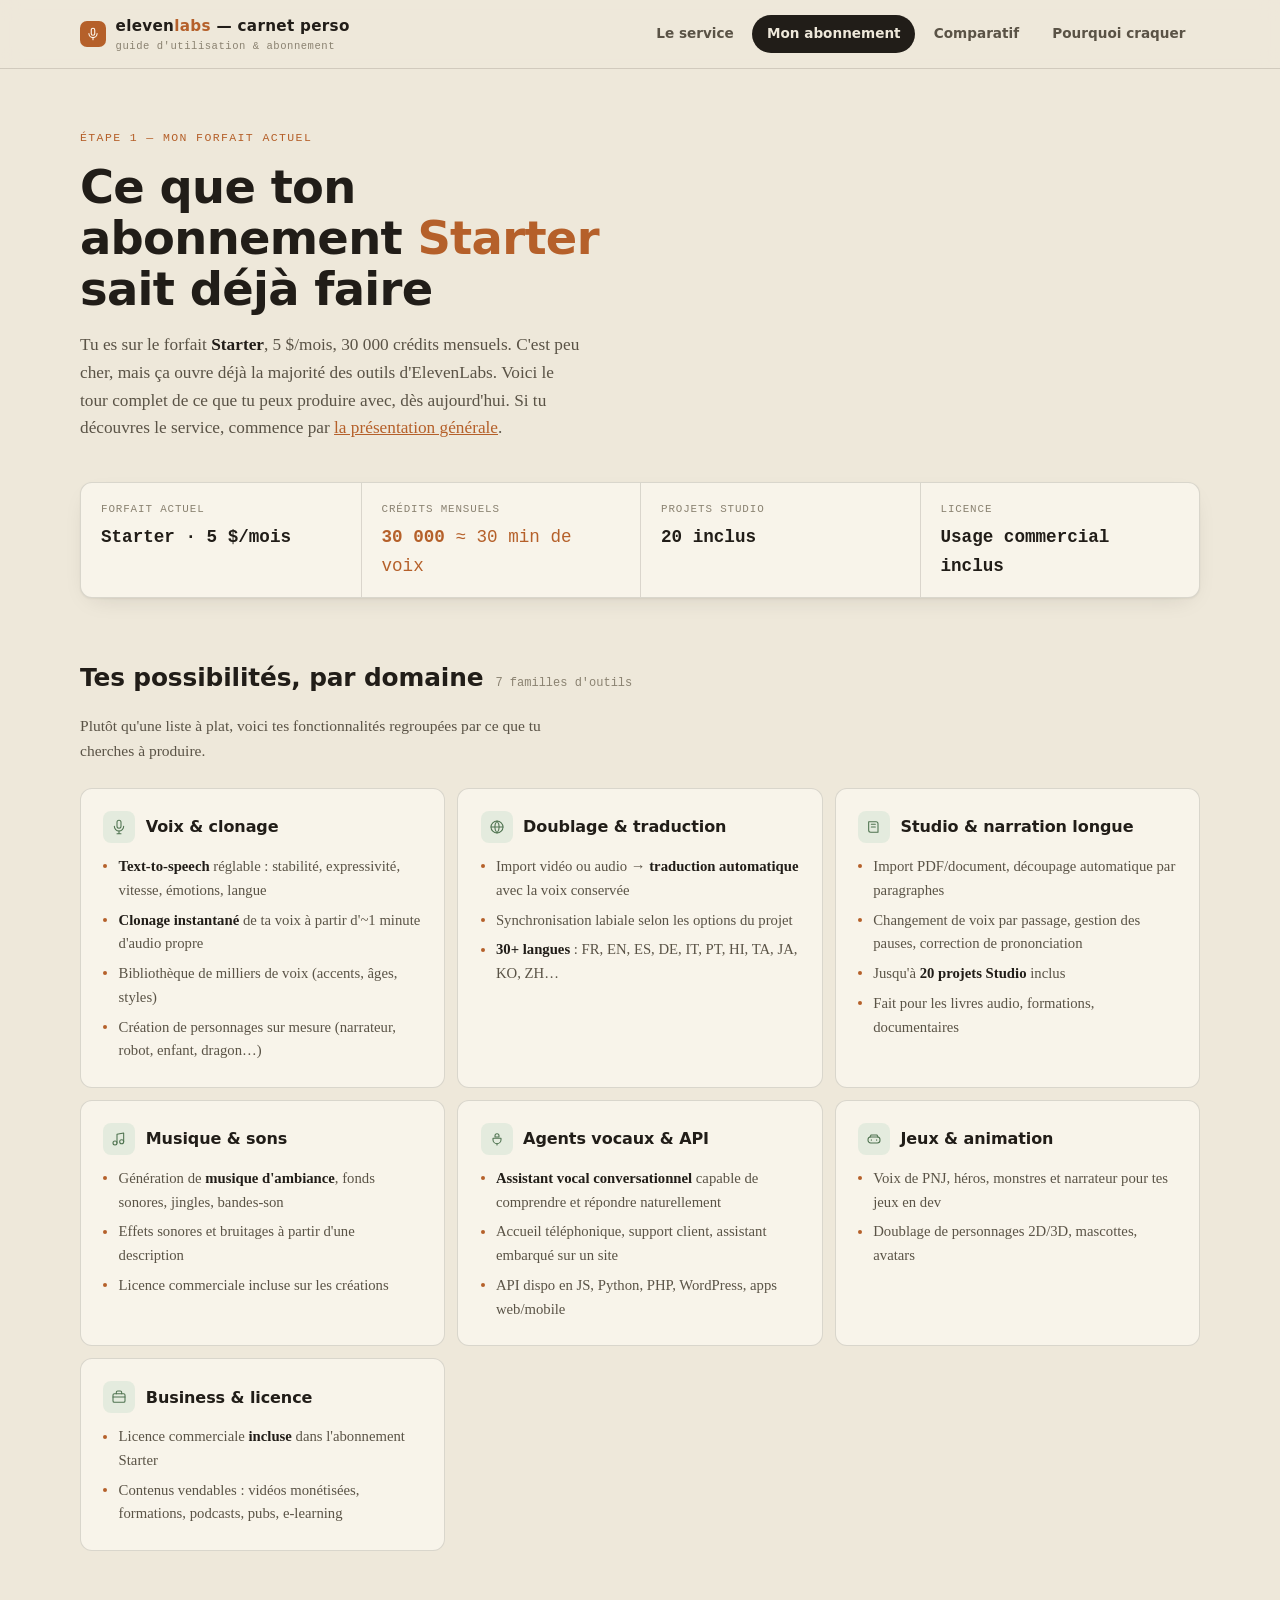
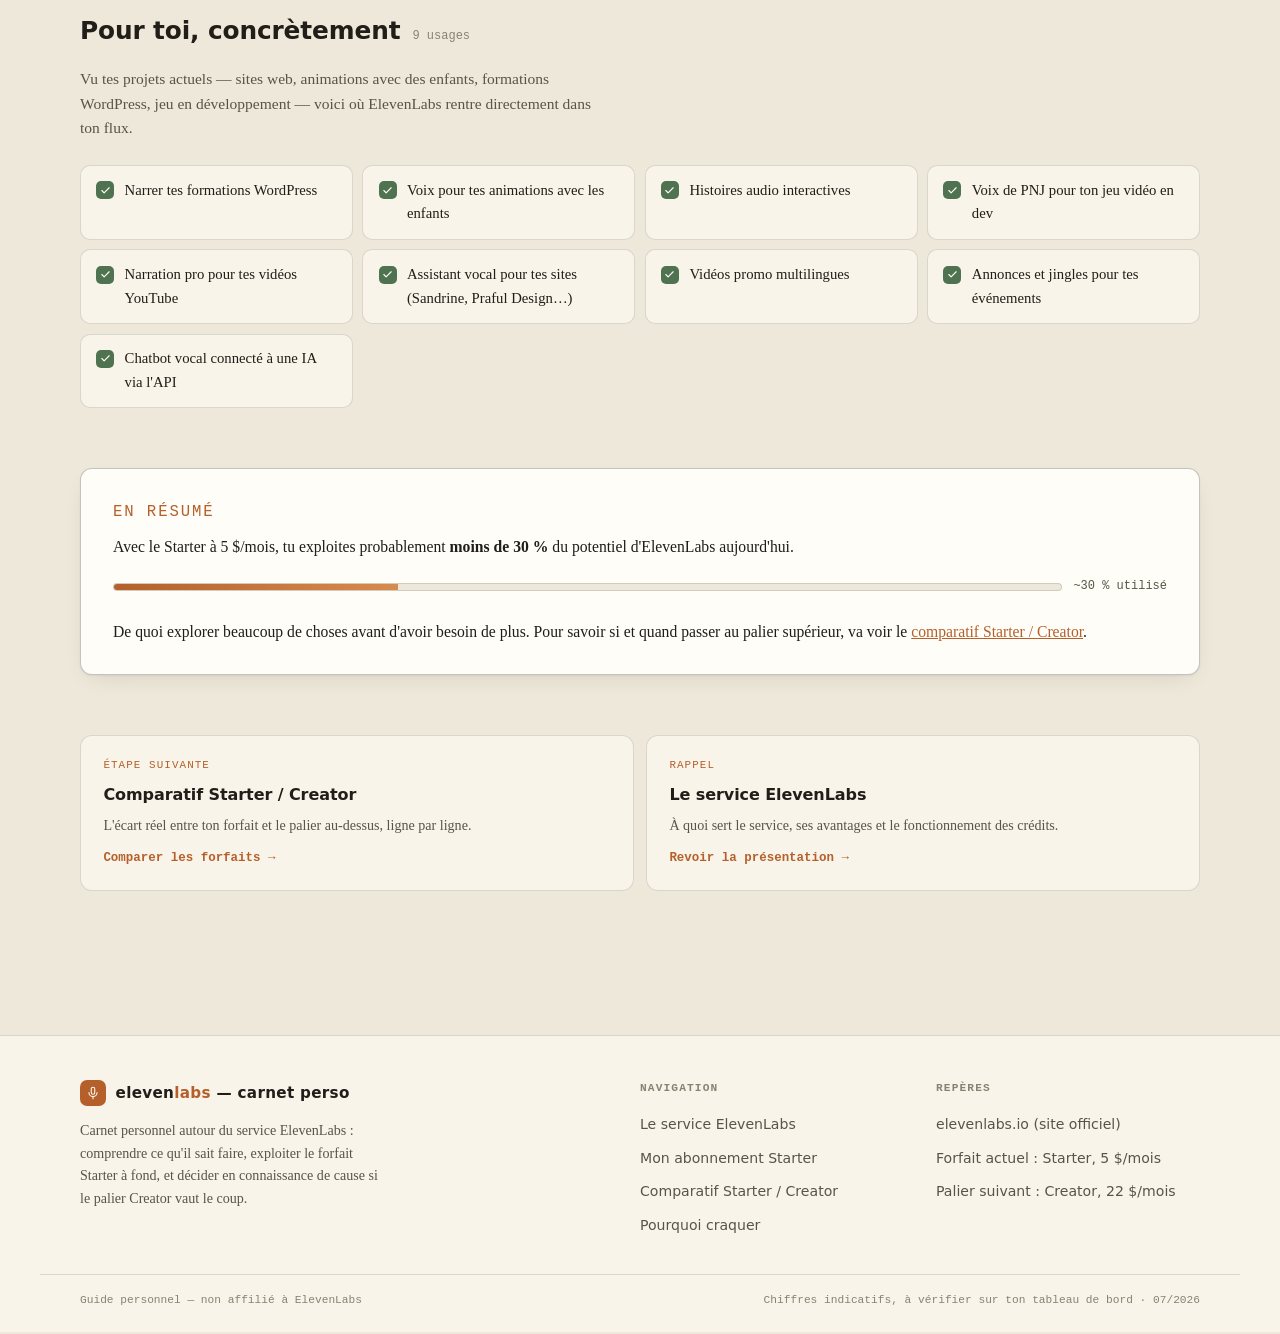
==== abonnement.html @ 895475f7 "Redesign complet du site : header sticky, footer, accueil expliquant le service - Nouveau design sys" ====
<!doctype html>
<html lang="fr">
<head>
<meta charset="UTF-8" />
<meta name="viewport" content="width=device-width, initial-scale=1.0" />
<title>Mon abonnement Starter — Carnet perso ElevenLabs</title>
<meta name="description" content="Tout ce que le forfait ElevenLabs Starter à 5 $/mois permet déjà de faire, domaine par domaine." />
<link rel="stylesheet" href="styles.css" />
</head>
<body>

<header class="site-header">
  <div class="wrap bar">
    <a class="brand" href="index.html">
      <span class="mark"><svg viewBox="0 0 24 24" fill="none" stroke="currentColor" stroke-width="1.8" stroke-linecap="round" stroke-linejoin="round" aria-hidden="true"><rect x="9" y="2" width="6" height="12" rx="3"/><path d="M5 11a7 7 0 0 0 14 0"/><path d="M12 18v4"/></svg></span>
      <span>eleven<em>labs</em> — carnet perso<small>guide d'utilisation &amp; abonnement</small></span>
    </a>
    <nav class="site-nav" aria-label="Navigation principale">
      <a href="index.html">Le service</a>
      <a href="abonnement.html" aria-current="page">Mon abonnement</a>
      <a href="comparatif.html">Comparatif</a>
      <a href="craquer.html">Pourquoi craquer</a>
    </nav>
  </div>
</header>

<main class="wrap">

  <div class="hero">
    <p class="eyebrow">Étape 1 — mon forfait actuel</p>
    <h1>Ce que ton abonnement <span class="accent">Starter</span> sait déjà faire</h1>
    <p class="lede">Tu es sur le forfait <b>Starter</b>, 5&nbsp;$/mois, 30&nbsp;000 crédits mensuels. C'est peu cher, mais ça ouvre déjà la majorité des outils d'ElevenLabs. Voici le tour complet de ce que tu peux produire avec, dès aujourd'hui. Si tu découvres le service, commence par <a href="index.html">la présentation générale</a>.</p>
  </div>

  <div class="stat-strip">
      <div class="stat-cell">
        <div class="label">Forfait actuel</div>
        <div class="value">Starter · 5&nbsp;$/mois</div>
      </div>
      <div class="stat-cell">
        <div class="label">Crédits mensuels</div>
        <div class="value accent">30&nbsp;000 <span style="font-weight:400">≈ 30 min de voix</span></div>
      </div>
      <div class="stat-cell">
        <div class="label">Projets Studio</div>
        <div class="value">20 inclus</div>
      </div>
      <div class="stat-cell">
        <div class="label">Licence</div>
        <div class="value">Usage commercial inclus</div>
      </div>
  </div>

  <section>
    <div class="section-head">
      <h2>Tes possibilités, par domaine</h2>
      <span class="section-count">7 familles d'outils</span>
    </div>
    <p class="section-note">Plutôt qu'une liste à plat, voici tes fonctionnalités regroupées par ce que tu cherches à produire.</p>

    <div class="grid">

      <div class="card">
        <div class="card-head">
          <span class="icon"><svg viewBox="0 0 24 24" fill="none" stroke="currentColor" stroke-width="1.6" stroke-linecap="round" stroke-linejoin="round" aria-hidden="true"><rect x="9" y="2" width="6" height="12" rx="3"/><path d="M5 11a7 7 0 0 0 14 0"/><path d="M12 18v4M9 22h6"/></svg></span>
          <h3>Voix &amp; clonage</h3>
        </div>
        <ul>
          <li><b>Text-to-speech</b> réglable&nbsp;: stabilité, expressivité, vitesse, émotions, langue</li>
          <li><b>Clonage instantané</b> de ta voix à partir d'~1 minute d'audio propre</li>
          <li>Bibliothèque de milliers de voix (accents, âges, styles)</li>
          <li>Création de personnages sur mesure (narrateur, robot, enfant, dragon…)</li>
        </ul>
      </div>

      <div class="card">
        <div class="card-head">
          <span class="icon"><svg viewBox="0 0 24 24" fill="none" stroke="currentColor" stroke-width="1.6" stroke-linecap="round" stroke-linejoin="round" aria-hidden="true"><circle cx="12" cy="12" r="9"/><path d="M3 12h18M12 3a14 14 0 0 1 0 18a14 14 0 0 1 0-18Z"/></svg></span>
          <h3>Doublage &amp; traduction</h3>
        </div>
        <ul>
          <li>Import vidéo ou audio → <b>traduction automatique</b> avec la voix conservée</li>
          <li>Synchronisation labiale selon les options du projet</li>
          <li><b>30+ langues</b>&nbsp;: FR, EN, ES, DE, IT, PT, HI, TA, JA, KO, ZH…</li>
        </ul>
      </div>

      <div class="card">
        <div class="card-head">
          <span class="icon"><svg viewBox="0 0 24 24" fill="none" stroke="currentColor" stroke-width="1.6" stroke-linecap="round" stroke-linejoin="round" aria-hidden="true"><path d="M4 4h11a3 3 0 0 1 3 3v13H7a3 3 0 0 1-3-3V4Z"/><path d="M8 8h6M8 12h6"/></svg></span>
          <h3>Studio &amp; narration longue</h3>
        </div>
        <ul>
          <li>Import PDF/document, découpage automatique par paragraphes</li>
          <li>Changement de voix par passage, gestion des pauses, correction de prononciation</li>
          <li>Jusqu'à <b>20 projets Studio</b> inclus</li>
          <li>Fait pour les livres audio, formations, documentaires</li>
        </ul>
      </div>

      <div class="card">
        <div class="card-head">
          <span class="icon"><svg viewBox="0 0 24 24" fill="none" stroke="currentColor" stroke-width="1.6" stroke-linecap="round" stroke-linejoin="round" aria-hidden="true"><path d="M9 18V5l10-2v13"/><circle cx="6" cy="18" r="3"/><circle cx="16" cy="16" r="3"/></svg></span>
          <h3>Musique &amp; sons</h3>
        </div>
        <ul>
          <li>Génération de <b>musique d'ambiance</b>, fonds sonores, jingles, bandes-son</li>
          <li>Effets sonores et bruitages à partir d'une description</li>
          <li>Licence commerciale incluse sur les créations</li>
        </ul>
      </div>

      <div class="card">
        <div class="card-head">
          <span class="icon"><svg viewBox="0 0 24 24" fill="none" stroke="currentColor" stroke-width="1.6" stroke-linecap="round" stroke-linejoin="round" aria-hidden="true"><path d="M9 7a3 3 0 1 1 6 0v2H9V7Z"/><path d="M6 13v-2h12v2a6 6 0 0 1-12 0Z"/><path d="M12 19v2"/></svg></span>
          <h3>Agents vocaux &amp; API</h3>
        </div>
        <ul>
          <li><b>Assistant vocal conversationnel</b> capable de comprendre et répondre naturellement</li>
          <li>Accueil téléphonique, support client, assistant embarqué sur un site</li>
          <li>API dispo en JS, Python, PHP, WordPress, apps web/mobile</li>
        </ul>
      </div>

      <div class="card">
        <div class="card-head">
          <span class="icon"><svg viewBox="0 0 24 24" fill="none" stroke="currentColor" stroke-width="1.6" stroke-linecap="round" stroke-linejoin="round" aria-hidden="true"><rect x="3" y="9" width="18" height="9" rx="4"/><path d="M8 13v1M16 13v1M6 9l1.5-3h9L18 9"/></svg></span>
          <h3>Jeux &amp; animation</h3>
        </div>
        <ul>
          <li>Voix de PNJ, héros, monstres et narrateur pour tes jeux en dev</li>
          <li>Doublage de personnages 2D/3D, mascottes, avatars</li>
        </ul>
      </div>

      <div class="card">
        <div class="card-head">
          <span class="icon"><svg viewBox="0 0 24 24" fill="none" stroke="currentColor" stroke-width="1.6" stroke-linecap="round" stroke-linejoin="round" aria-hidden="true"><rect x="3" y="7" width="18" height="13" rx="2"/><path d="M8 7V5a2 2 0 0 1 2-2h4a2 2 0 0 1 2 2v2M3 12h18"/></svg></span>
          <h3>Business &amp; licence</h3>
        </div>
        <ul>
          <li>Licence commerciale <b>incluse</b> dans l'abonnement Starter</li>
          <li>Contenus vendables&nbsp;: vidéos monétisées, formations, podcasts, pubs, e-learning</li>
        </ul>
      </div>

    </div>
  </section>

  <section>
    <div class="section-head">
      <h2>Pour toi, concrètement</h2>
      <span class="section-count">9 usages</span>
    </div>
    <p class="section-note">Vu tes projets actuels — sites web, animations avec des enfants, formations WordPress, jeu en développement — voici où ElevenLabs rentre directement dans ton flux.</p>

    <div class="checklist">
      <div class="check-item"><span class="check-mark"><svg viewBox="0 0 24 24" fill="none" stroke="currentColor" stroke-width="2.4" stroke-linecap="round" stroke-linejoin="round" aria-hidden="true"><path d="M4 12l5 5L20 6"/></svg></span>Narrer tes formations WordPress</div>
      <div class="check-item"><span class="check-mark"><svg viewBox="0 0 24 24" fill="none" stroke="currentColor" stroke-width="2.4" stroke-linecap="round" stroke-linejoin="round" aria-hidden="true"><path d="M4 12l5 5L20 6"/></svg></span>Voix pour tes animations avec les enfants</div>
      <div class="check-item"><span class="check-mark"><svg viewBox="0 0 24 24" fill="none" stroke="currentColor" stroke-width="2.4" stroke-linecap="round" stroke-linejoin="round" aria-hidden="true"><path d="M4 12l5 5L20 6"/></svg></span>Histoires audio interactives</div>
      <div class="check-item"><span class="check-mark"><svg viewBox="0 0 24 24" fill="none" stroke="currentColor" stroke-width="2.4" stroke-linecap="round" stroke-linejoin="round" aria-hidden="true"><path d="M4 12l5 5L20 6"/></svg></span>Voix de PNJ pour ton jeu vidéo en dev</div>
      <div class="check-item"><span class="check-mark"><svg viewBox="0 0 24 24" fill="none" stroke="currentColor" stroke-width="2.4" stroke-linecap="round" stroke-linejoin="round" aria-hidden="true"><path d="M4 12l5 5L20 6"/></svg></span>Narration pro pour tes vidéos YouTube</div>
      <div class="check-item"><span class="check-mark"><svg viewBox="0 0 24 24" fill="none" stroke="currentColor" stroke-width="2.4" stroke-linecap="round" stroke-linejoin="round" aria-hidden="true"><path d="M4 12l5 5L20 6"/></svg></span>Assistant vocal pour tes sites (Sandrine, Praful Design…)</div>
      <div class="check-item"><span class="check-mark"><svg viewBox="0 0 24 24" fill="none" stroke="currentColor" stroke-width="2.4" stroke-linecap="round" stroke-linejoin="round" aria-hidden="true"><path d="M4 12l5 5L20 6"/></svg></span>Vidéos promo multilingues</div>
      <div class="check-item"><span class="check-mark"><svg viewBox="0 0 24 24" fill="none" stroke="currentColor" stroke-width="2.4" stroke-linecap="round" stroke-linejoin="round" aria-hidden="true"><path d="M4 12l5 5L20 6"/></svg></span>Annonces et jingles pour tes événements</div>
      <div class="check-item"><span class="check-mark"><svg viewBox="0 0 24 24" fill="none" stroke="currentColor" stroke-width="2.4" stroke-linecap="round" stroke-linejoin="round" aria-hidden="true"><path d="M4 12l5 5L20 6"/></svg></span>Chatbot vocal connecté à une IA via l'API</div>
    </div>
  </section>

  <div class="panel">
    <p class="eyebrow">En résumé</p>
    <p>Avec le Starter à 5&nbsp;$/mois, tu exploites probablement <b>moins de 30&nbsp;%</b> du potentiel d'ElevenLabs aujourd'hui.</p>
    <div class="meter">
      <div class="meter-track"><div class="meter-fill" style="width:30%"></div></div>
      <span class="meter-text">~30 % utilisé</span>
    </div>
    <p>De quoi explorer beaucoup de choses avant d'avoir besoin de plus. Pour savoir si et quand passer au palier supérieur, va voir le <a href="comparatif.html">comparatif Starter / Creator</a>.</p>
  </div>

  <section>
    <div class="cta-row">
      <a class="cta-card" href="comparatif.html">
        <div class="cta-kicker">Étape suivante</div>
        <h3>Comparatif Starter / Creator</h3>
        <p>L'écart réel entre ton forfait et le palier au-dessus, ligne par ligne.</p>
        <span class="cta-go">Comparer les forfaits →</span>
      </a>
      <a class="cta-card" href="index.html">
        <div class="cta-kicker">Rappel</div>
        <h3>Le service ElevenLabs</h3>
        <p>À quoi sert le service, ses avantages et le fonctionnement des crédits.</p>
        <span class="cta-go">Revoir la présentation →</span>
      </a>
    </div>
  </section>

</main>

<footer class="site-footer">
  <div class="wrap cols">
    <div>
      <a class="brand" href="index.html">
        <span class="mark"><svg viewBox="0 0 24 24" fill="none" stroke="currentColor" stroke-width="1.8" stroke-linecap="round" stroke-linejoin="round" aria-hidden="true"><rect x="9" y="2" width="6" height="12" rx="3"/><path d="M5 11a7 7 0 0 0 14 0"/><path d="M12 18v4"/></svg></span>
        <span>eleven<em>labs</em> — carnet perso</span>
      </a>
      <p>Carnet personnel autour du service ElevenLabs&nbsp;: comprendre ce qu'il sait faire, exploiter le forfait Starter à fond, et décider en connaissance de cause si le palier Creator vaut le coup.</p>
    </div>
    <div>
      <h4>Navigation</h4>
      <ul>
        <li><a href="index.html">Le service ElevenLabs</a></li>
        <li><a href="abonnement.html">Mon abonnement Starter</a></li>
        <li><a href="comparatif.html">Comparatif Starter / Creator</a></li>
        <li><a href="craquer.html">Pourquoi craquer</a></li>
      </ul>
    </div>
    <div>
      <h4>Repères</h4>
      <ul>
        <li><a href="https://elevenlabs.io" rel="noopener">elevenlabs.io (site officiel)</a></li>
        <li><a href="abonnement.html">Forfait actuel&nbsp;: Starter, 5&nbsp;$/mois</a></li>
        <li><a href="comparatif.html">Palier suivant&nbsp;: Creator, 22&nbsp;$/mois</a></li>
      </ul>
    </div>
  </div>
  <div class="wrap legal">
    <span>Guide personnel — non affilié à ElevenLabs</span>
    <span>Chiffres indicatifs, à vérifier sur ton tableau de bord · 07/2026</span>
  </div>
</footer>

</body>
</html>
---- styles.css ----
/* =========================================================
   Design system — carnet perso ElevenLabs
   Partagé par toutes les pages du site.
   ========================================================= */

:root {
  --bg: #EEE8DA;
  --surface: #F8F4EA;
  --surface-raised: #FFFDF7;
  --ink: #211D18;
  --ink-soft: #5A5346;
  --ink-faint: #8A8271;
  --copper: #B5602A;
  --copper-bright: #D98A4E;
  --copper-soft: rgba(181, 96, 42, 0.10);
  --signal: #4F7350;
  --signal-soft: #E4EBDE;
  --line: rgba(33, 29, 24, 0.14);
  --line-strong: rgba(33, 29, 24, 0.26);
  --shadow: 0 1px 2px rgba(33,29,24,0.06), 0 8px 24px -12px rgba(33,29,24,0.18);
  --header-bg: rgba(238, 232, 218, 0.88);

  --font-display: ui-sans-serif, system-ui, "Segoe UI", Roboto, Arial, sans-serif;
  --font-body: ui-serif, Georgia, "Iowan Old Style", "Times New Roman", serif;
  --font-mono: ui-monospace, "SF Mono", "Cascadia Code", "Roboto Mono", Menlo, Consolas, monospace;
}

@media (prefers-color-scheme: dark) {
  :root {
    --bg: #17140F;
    --surface: #201B14;
    --surface-raised: #262019;
    --ink: #F3EEE2;
    --ink-soft: #BDB39D;
    --ink-faint: #837A67;
    --copper: #E08B4F;
    --copper-bright: #F2A968;
    --copper-soft: rgba(224, 139, 79, 0.12);
    --signal: #8FB08D;
    --signal-soft: #26301F;
    --line: rgba(243, 238, 226, 0.14);
    --line-strong: rgba(243, 238, 226, 0.26);
    --shadow: 0 1px 2px rgba(0,0,0,0.3), 0 8px 24px -12px rgba(0,0,0,0.5);
    --header-bg: rgba(23, 20, 15, 0.88);
  }
}

:root[data-theme="dark"] {
  --bg: #17140F;
  --surface: #201B14;
  --surface-raised: #262019;
  --ink: #F3EEE2;
  --ink-soft: #BDB39D;
  --ink-faint: #837A67;
  --copper: #E08B4F;
  --copper-bright: #F2A968;
  --copper-soft: rgba(224, 139, 79, 0.12);
  --signal: #8FB08D;
  --signal-soft: #26301F;
  --line: rgba(243, 238, 226, 0.14);
  --line-strong: rgba(243, 238, 226, 0.26);
  --shadow: 0 1px 2px rgba(0,0,0,0.3), 0 8px 24px -12px rgba(0,0,0,0.5);
  --header-bg: rgba(23, 20, 15, 0.88);
}

:root[data-theme="light"] {
  --bg: #EEE8DA;
  --surface: #F8F4EA;
  --surface-raised: #FFFDF7;
  --ink: #211D18;
  --ink-soft: #5A5346;
  --ink-faint: #8A8271;
  --copper: #B5602A;
  --copper-bright: #D98A4E;
  --copper-soft: rgba(181, 96, 42, 0.10);
  --signal: #4F7350;
  --signal-soft: #E4EBDE;
  --line: rgba(33, 29, 24, 0.14);
  --line-strong: rgba(33, 29, 24, 0.26);
  --shadow: 0 1px 2px rgba(33,29,24,0.06), 0 8px 24px -12px rgba(33,29,24,0.18);
  --header-bg: rgba(238, 232, 218, 0.88);
}

/* ---------- Base ---------- */

* { box-sizing: border-box; }
html { -webkit-text-size-adjust: 100%; scroll-behavior: smooth; }

@media (prefers-reduced-motion: reduce) {
  html { scroll-behavior: auto; }
  *, *::before, *::after {
    animation-duration: 0.001ms !important;
    animation-iteration-count: 1 !important;
    transition-duration: 0.001ms !important;
  }
}

body {
  margin: 0;
  background: var(--bg);
  color: var(--ink);
  font-family: var(--font-body);
  line-height: 1.6;
  -webkit-font-smoothing: antialiased;
}

::selection { background: var(--copper); color: var(--surface-raised); }

a { color: var(--copper); }
a:focus-visible, button:focus-visible { outline: 2px solid var(--copper); outline-offset: 3px; }

img, svg { max-width: 100%; }

.wrap {
  width: 100%;
  max-width: 1200px;
  margin: 0 auto;
  padding: 0 clamp(1.25rem, 4vw, 2.5rem);
}

main.wrap { padding-top: 2.75rem; padding-bottom: 5rem; }

/* ---------- Header + menu ---------- */

.site-header {
  position: sticky;
  top: 0;
  z-index: 20;
  background: var(--header-bg);
  backdrop-filter: blur(10px);
  -webkit-backdrop-filter: blur(10px);
  border-bottom: 1px solid var(--line);
}

.site-header .bar {
  display: flex;
  align-items: center;
  justify-content: space-between;
  gap: 1rem;
  flex-wrap: wrap;
  padding-top: 0.85rem;
  padding-bottom: 0.85rem;
}

.brand {
  font-family: var(--font-display);
  font-weight: 800;
  font-size: 0.95rem;
  letter-spacing: 0.02em;
  color: var(--ink);
  text-decoration: none;
  display: flex;
  align-items: center;
  gap: 0.6rem;
}
.brand .mark {
  width: 26px;
  height: 26px;
  flex: none;
  border-radius: 7px;
  background: var(--copper);
  color: var(--surface-raised);
  display: flex;
  align-items: center;
  justify-content: center;
}
.brand .mark svg { width: 14px; height: 14px; }
.brand em { font-style: normal; color: var(--copper); }
.brand small {
  display: block;
  font-family: var(--font-mono);
  font-weight: 400;
  font-size: 0.66rem;
  color: var(--ink-faint);
  letter-spacing: 0.05em;
}

.site-nav {
  display: flex;
  align-items: center;
  gap: 0.25rem;
  flex-wrap: wrap;
}
.site-nav a {
  font-family: var(--font-display);
  font-weight: 600;
  font-size: 0.85rem;
  text-decoration: none;
  color: var(--ink-soft);
  padding: 0.45rem 0.85rem;
  border-radius: 100px;
  border: 1px solid transparent;
  transition: color 0.15s ease, background 0.15s ease;
}
.site-nav a:hover { color: var(--ink); background: var(--copper-soft); }
.site-nav a[aria-current="page"] {
  background: var(--ink);
  color: var(--bg);
}

@media (max-width: 720px) {
  .site-header .bar { justify-content: center; }
  .site-nav { justify-content: center; }
  .site-nav a { font-size: 0.8rem; padding: 0.4rem 0.7rem; }
}

/* ---------- Typo & hero ---------- */

.eyebrow {
  font-family: var(--font-mono);
  font-size: 0.72rem;
  text-transform: uppercase;
  letter-spacing: 0.12em;
  color: var(--copper);
  margin: 0 0 0.9rem;
}

h1 {
  font-family: var(--font-display);
  font-weight: 800;
  font-size: clamp(2rem, 5vw, 2.9rem);
  line-height: 1.1;
  letter-spacing: -0.015em;
  margin: 0 0 1rem;
  text-wrap: balance;
}
h1 .accent { color: var(--copper); }

h2 {
  font-family: var(--font-display);
  font-weight: 800;
  font-size: clamp(1.3rem, 3vw, 1.55rem);
  letter-spacing: -0.005em;
  margin: 0 0 0.5rem;
}

h3 {
  font-family: var(--font-display);
  font-weight: 700;
  font-size: 1rem;
  margin: 0;
  letter-spacing: -0.005em;
}

.hero { max-width: 72ch; padding: 1rem 0 0.5rem; }
.lede {
  font-size: 1.08rem;
  color: var(--ink-soft);
  max-width: 58ch;
  margin: 0;
}
.lede b { color: var(--ink); }

section { margin-top: 3.75rem; }

.section-head {
  display: flex;
  align-items: baseline;
  gap: 0.75rem;
  flex-wrap: wrap;
  margin-bottom: 0.5rem;
}
.section-count {
  font-family: var(--font-mono);
  font-size: 0.75rem;
  color: var(--ink-faint);
}
.section-note {
  color: var(--ink-soft);
  font-size: 0.97rem;
  margin: 0 0 1.5rem;
  max-width: 66ch;
}

/* ---------- Stat strip ---------- */

.stat-strip {
  display: grid;
  grid-template-columns: repeat(auto-fit, minmax(180px, 1fr));
  border: 1px solid var(--line);
  border-radius: 12px;
  overflow: hidden;
  background: var(--surface);
  box-shadow: var(--shadow);
  margin-top: 2rem;
}
.stat-cell {
  padding: 1.1rem 1.25rem;
  border-left: 1px solid var(--line);
}
.stat-cell:first-child { border-left: none; }
@media (max-width: 640px) {
  .stat-cell { border-left: none; border-top: 1px solid var(--line); }
  .stat-cell:first-child { border-top: none; }
}
.stat-cell .label {
  font-family: var(--font-mono);
  font-size: 0.68rem;
  text-transform: uppercase;
  letter-spacing: 0.08em;
  color: var(--ink-faint);
  margin-bottom: 0.35rem;
}
.stat-cell .value {
  font-family: var(--font-mono);
  font-weight: 600;
  font-size: 1.1rem;
  font-variant-numeric: tabular-nums;
  color: var(--ink);
}
.stat-cell .value.accent { color: var(--copper); }

/* ---------- Card grid ---------- */

.grid {
  display: grid;
  grid-template-columns: repeat(auto-fit, minmax(290px, 1fr));
  gap: 0.75rem;
}

.card {
  background: var(--surface);
  border: 1px solid var(--line);
  border-radius: 12px;
  padding: 1.4rem 1.4rem 1.5rem;
}

.card-head {
  display: flex;
  align-items: center;
  gap: 0.65rem;
  margin-bottom: 0.75rem;
}

.icon {
  width: 32px;
  height: 32px;
  flex: none;
  border-radius: 8px;
  background: var(--signal-soft);
  color: var(--signal);
  display: flex;
  align-items: center;
  justify-content: center;
}
.icon svg { width: 16px; height: 16px; }
.icon.copper { background: var(--copper-soft); color: var(--copper); }

.card p { margin: 0; font-size: 0.93rem; color: var(--ink-soft); }
.card p b { color: var(--ink); }

.card ul {
  margin: 0;
  padding: 0;
  list-style: none;
  display: flex;
  flex-direction: column;
  gap: 0.4rem;
}
.card li {
  font-size: 0.92rem;
  color: var(--ink-soft);
  padding-left: 0.95rem;
  position: relative;
}
.card li::before {
  content: "";
  position: absolute;
  left: 0;
  top: 0.62em;
  width: 4px;
  height: 4px;
  border-radius: 50%;
  background: var(--copper);
}
.card li b { color: var(--ink); font-weight: 600; }

/* ---------- Checklist ---------- */

.checklist {
  display: grid;
  grid-template-columns: repeat(auto-fit, minmax(250px, 1fr));
  gap: 0.6rem;
}
.check-item {
  display: flex;
  align-items: flex-start;
  gap: 0.65rem;
  padding: 0.8rem 0.95rem;
  background: var(--surface);
  border: 1px solid var(--line);
  border-radius: 10px;
  font-size: 0.92rem;
}
.check-mark {
  flex: none;
  width: 18px;
  height: 18px;
  border-radius: 5px;
  background: var(--signal);
  color: var(--surface-raised);
  display: flex;
  align-items: center;
  justify-content: center;
  margin-top: 0.15rem;
}
.check-mark svg { width: 11px; height: 11px; }

/* ---------- Numbered steps (comment ça marche) ---------- */

.steps {
  display: grid;
  grid-template-columns: repeat(auto-fit, minmax(240px, 1fr));
  gap: 0.75rem;
  counter-reset: step;
}
.step {
  background: var(--surface);
  border: 1px solid var(--line);
  border-radius: 12px;
  padding: 1.4rem;
  counter-increment: step;
}
.step::before {
  content: "0" counter(step);
  display: block;
  font-family: var(--font-mono);
  font-size: 0.75rem;
  font-weight: 700;
  color: var(--copper);
  margin-bottom: 0.6rem;
  letter-spacing: 0.08em;
}
.step h3 { margin-bottom: 0.45rem; }
.step p { margin: 0; font-size: 0.92rem; color: var(--ink-soft); }
.step p b { color: var(--ink); }

/* ---------- Panel / verdict ---------- */

.panel {
  margin-top: 3.75rem;
  padding: 1.9rem clamp(1.25rem, 3vw, 2rem);
  border: 1px solid var(--line-strong);
  border-radius: 12px;
  background: var(--surface-raised);
  box-shadow: var(--shadow);
}
.panel .eyebrow { margin-bottom: 0.6rem; }
.panel p { margin: 0 0 0.9rem; font-size: 0.98rem; }
.panel p:last-child { margin-bottom: 0; }

.meter {
  display: flex;
  align-items: center;
  gap: 0.7rem;
  margin: 1.1rem 0 1.4rem;
}
.meter-track {
  flex: 1;
  height: 8px;
  background: var(--bg);
  border-radius: 4px;
  overflow: hidden;
  border: 1px solid var(--line);
}
.meter-fill {
  height: 100%;
  background: linear-gradient(90deg, var(--copper), var(--copper-bright));
}
.meter-text {
  font-family: var(--font-mono);
  font-size: 0.75rem;
  color: var(--ink-soft);
  white-space: nowrap;
}

/* ---------- Comparison bars ---------- */

.headroom-block {
  border: 1px solid var(--line);
  border-radius: 12px;
  background: var(--surface);
  box-shadow: var(--shadow);
  padding: 1.75rem clamp(1.25rem, 3vw, 2rem);
}
.headroom-block h2 { margin-bottom: 1.4rem; }

.bars { display: flex; flex-direction: column; gap: 1.1rem; }
.bar-set { display: flex; flex-direction: column; gap: 0.5rem; }
.bar-set-label {
  font-family: var(--font-mono);
  font-size: 0.75rem;
  color: var(--ink-faint);
  text-transform: uppercase;
  letter-spacing: 0.06em;
}
.bar-row { display: flex; align-items: center; gap: 1rem; }
.bar-tag { width: 80px; flex: none; font-family: var(--font-mono); font-size: 0.85rem; color: var(--ink-soft); }
.bar-track { flex: 1; height: 26px; background: var(--bg); border: 1px solid var(--line); border-radius: 6px; overflow: hidden; position: relative; }
.bar-fill { height: 100%; display: flex; align-items: center; border-radius: 5px 0 0 5px; }
.bar-fill.muted { background: var(--ink-faint); }
.bar-fill.full { background: var(--copper); }
.bar-value {
  font-family: var(--font-mono);
  font-size: 0.78rem;
  font-weight: 700;
  color: var(--surface-raised);
  padding-left: 0.6rem;
  white-space: nowrap;
}
.bar-value.outside {
  position: absolute;
  top: 50%;
  transform: translateY(-50%);
  color: var(--ink-soft);
  padding-left: 0.5rem;
}

/* ---------- Compare table ---------- */

.compare-scroll { overflow-x: auto; border: 1px solid var(--line); border-radius: 12px; box-shadow: var(--shadow); }

.compare-grid {
  display: grid;
  grid-template-columns: minmax(180px, 1fr) minmax(220px, 1.4fr) minmax(220px, 1.4fr);
  min-width: 680px;
  background: var(--line);
  gap: 1px;
}
.compare-grid > div {
  background: var(--surface);
  padding: 1rem 1.4rem;
  display: flex;
  flex-direction: column;
  justify-content: center;
}
.compare-grid .head { background: var(--surface-raised); padding: 1.1rem 1.4rem; }
.compare-grid .head .plan-name { font-family: var(--font-display); font-weight: 800; font-size: 1.05rem; }
.compare-grid .head .plan-price { font-family: var(--font-mono); font-size: 0.8rem; color: var(--ink-faint); margin-top: 0.2rem; }
.compare-grid .head.current .plan-name { color: var(--copper); }
.compare-grid .head.highlight { background: var(--signal-soft); }
.compare-grid .head.highlight .plan-name { color: var(--signal); }

.compare-grid .criterion { font-family: var(--font-mono); font-size: 0.82rem; color: var(--ink-soft); }
.compare-grid .val { font-size: 0.98rem; }
.compare-grid .val b { color: var(--ink); }
.compare-grid .val.win { color: var(--copper); font-weight: 700; }
.compare-grid .val .delta {
  display: inline-block;
  font-family: var(--font-mono);
  font-size: 0.72rem;
  color: var(--signal);
  background: var(--signal-soft);
  border-radius: 100px;
  padding: 0.1rem 0.5rem;
  margin-left: 0.5rem;
  vertical-align: middle;
}
.compare-grid > div:nth-child(6n+1),
.compare-grid > div:nth-child(6n+2),
.compare-grid > div:nth-child(6n+3) { background: var(--surface-raised); }

.disclaimer {
  font-family: var(--font-mono);
  font-size: 0.72rem;
  color: var(--ink-faint);
  margin-top: 1.25rem;
  line-height: 1.6;
  max-width: 80ch;
}

/* ---------- Two-column verdict ---------- */

.verdict-cols {
  display: grid;
  grid-template-columns: 1fr 1fr;
  gap: 1px;
  background: var(--line);
  border: 1px solid var(--line);
  border-radius: 12px;
  overflow: hidden;
  box-shadow: var(--shadow);
}
@media (max-width: 760px) { .verdict-cols { grid-template-columns: 1fr; } }

.verdict-col { background: var(--surface); padding: 1.75rem; }
.verdict-col.stay { border-top: 3px solid var(--ink-faint); }
.verdict-col.go { border-top: 3px solid var(--copper); background: var(--surface-raised); }
.verdict-col h3 { font-size: 1.05rem; margin-bottom: 0.9rem; }
.verdict-col.go h3 { color: var(--copper); }
.verdict-col ul { margin: 0; padding: 0; list-style: none; display: flex; flex-direction: column; gap: 0.55rem; }
.verdict-col li { font-size: 0.93rem; color: var(--ink-soft); padding-left: 0.95rem; position: relative; }
.verdict-col li::before {
  content: "";
  position: absolute;
  left: 0;
  top: 0.6em;
  width: 4px;
  height: 4px;
  border-radius: 50%;
}
.verdict-col.stay li::before { background: var(--ink-faint); }
.verdict-col.go li::before { background: var(--copper); }

/* ---------- Triggers (page craquer) ---------- */

.triggers {
  display: flex;
  flex-direction: column;
  gap: 1px;
  background: var(--line);
  border: 1px solid var(--line);
  border-radius: 12px;
  overflow: hidden;
}
.trigger {
  background: var(--surface);
  padding: 1.4rem 1.6rem;
  display: flex;
  gap: 1.1rem;
  align-items: flex-start;
}
.trigger-mark {
  flex: none;
  width: 8px;
  height: 8px;
  border-radius: 50%;
  background: var(--copper);
  margin-top: 0.55rem;
}
.trigger-body p.moment {
  margin: 0 0 0.4rem;
  font-family: var(--font-display);
  font-weight: 700;
  font-size: 1.02rem;
  color: var(--ink);
}
.trigger-body p.detail { margin: 0 0 0.6rem; color: var(--ink-soft); font-size: 0.93rem; }
.trigger-body .relief {
  display: inline-flex;
  align-items: center;
  gap: 0.4rem;
  font-family: var(--font-mono);
  font-size: 0.74rem;
  color: var(--copper);
  background: var(--copper-soft);
  border: 1px solid var(--line);
  border-radius: 100px;
  padding: 0.28rem 0.7rem;
}

/* ---------- Desire grid (page craquer) ---------- */

.desire-grid {
  display: grid;
  grid-template-columns: repeat(auto-fit, minmax(250px, 1fr));
  gap: 0.75rem;
}
.desire {
  background: var(--surface);
  border: 1px solid var(--line);
  border-radius: 12px;
  padding: 1.5rem;
}
.desire .stat {
  font-family: var(--font-mono);
  font-weight: 700;
  font-size: 1rem;
  color: var(--copper);
  margin-bottom: 0.5rem;
  font-variant-numeric: tabular-nums;
}
.desire p { margin: 0; font-size: 0.95rem; color: var(--ink); font-family: var(--font-display); font-weight: 600; }
.desire p.sub2 { margin-top: 0.35rem; font-family: var(--font-body); font-weight: 400; color: var(--ink-soft); font-size: 0.88rem; }

/* ---------- Math frame ---------- */

.math-frame {
  border: 1px solid var(--line-strong);
  border-radius: 12px;
  background: var(--surface-raised);
  box-shadow: var(--shadow);
  padding: 2rem clamp(1.25rem, 3vw, 2rem);
}
.math-row {
  display: flex;
  align-items: baseline;
  justify-content: space-between;
  gap: 1rem;
  padding: 0.7rem 0;
  border-bottom: 1px solid var(--line);
  font-family: var(--font-mono);
  font-size: 0.92rem;
  flex-wrap: wrap;
}
.math-row:last-of-type { border-bottom: none; }
.math-row .k { color: var(--ink-soft); }
.math-row .v { color: var(--ink); font-weight: 600; }
.math-row.total .v { color: var(--copper); font-size: 1.05rem; }
.math-frame p.note { margin: 1.4rem 0 0; font-size: 0.95rem; color: var(--ink-soft); }
.math-frame p.note b { color: var(--copper); }

/* ---------- CTA row (cartes vers les autres pages) ---------- */

.cta-row {
  display: grid;
  grid-template-columns: repeat(auto-fit, minmax(240px, 1fr));
  gap: 0.75rem;
}
.cta-card {
  display: block;
  text-decoration: none;
  background: var(--surface);
  border: 1px solid var(--line);
  border-radius: 12px;
  padding: 1.3rem 1.4rem;
  color: var(--ink);
  transition: border-color 0.15s ease, transform 0.15s ease, box-shadow 0.15s ease;
}
.cta-card:hover {
  border-color: var(--copper);
  transform: translateY(-2px);
  box-shadow: var(--shadow);
}
.cta-card .cta-kicker {
  font-family: var(--font-mono);
  font-size: 0.68rem;
  text-transform: uppercase;
  letter-spacing: 0.1em;
  color: var(--copper);
  margin-bottom: 0.5rem;
}
.cta-card h3 { margin-bottom: 0.35rem; }
.cta-card p { margin: 0; font-size: 0.88rem; color: var(--ink-soft); }
.cta-card .cta-go {
  display: inline-block;
  margin-top: 0.8rem;
  font-family: var(--font-mono);
  font-size: 0.78rem;
  color: var(--copper);
  font-weight: 700;
}

/* ---------- Footer ---------- */

.site-footer {
  margin-top: 4rem;
  border-top: 1px solid var(--line);
  background: var(--surface);
}
.site-footer .cols {
  display: grid;
  grid-template-columns: 2fr 1fr 1fr;
  gap: 2rem;
  padding-top: 2.75rem;
  padding-bottom: 2.25rem;
}
@media (max-width: 760px) {
  .site-footer .cols { grid-template-columns: 1fr; gap: 1.75rem; }
}
.site-footer h4 {
  font-family: var(--font-mono);
  font-size: 0.7rem;
  font-weight: 700;
  text-transform: uppercase;
  letter-spacing: 0.1em;
  color: var(--ink-faint);
  margin: 0 0 0.85rem;
}
.site-footer p {
  margin: 0;
  font-size: 0.88rem;
  color: var(--ink-soft);
  max-width: 44ch;
}
.site-footer ul { margin: 0; padding: 0; list-style: none; display: flex; flex-direction: column; gap: 0.5rem; }
.site-footer li a {
  font-family: var(--font-display);
  font-size: 0.88rem;
  text-decoration: none;
  color: var(--ink-soft);
}
.site-footer li a:hover { color: var(--copper); }
.site-footer .brand { margin-bottom: 0.85rem; }

.site-footer .legal {
  border-top: 1px solid var(--line);
  padding-top: 1.1rem;
  padding-bottom: 1.4rem;
  display: flex;
  justify-content: space-between;
  gap: 1rem;
  flex-wrap: wrap;
  font-family: var(--font-mono);
  font-size: 0.7rem;
  color: var(--ink-faint);
}
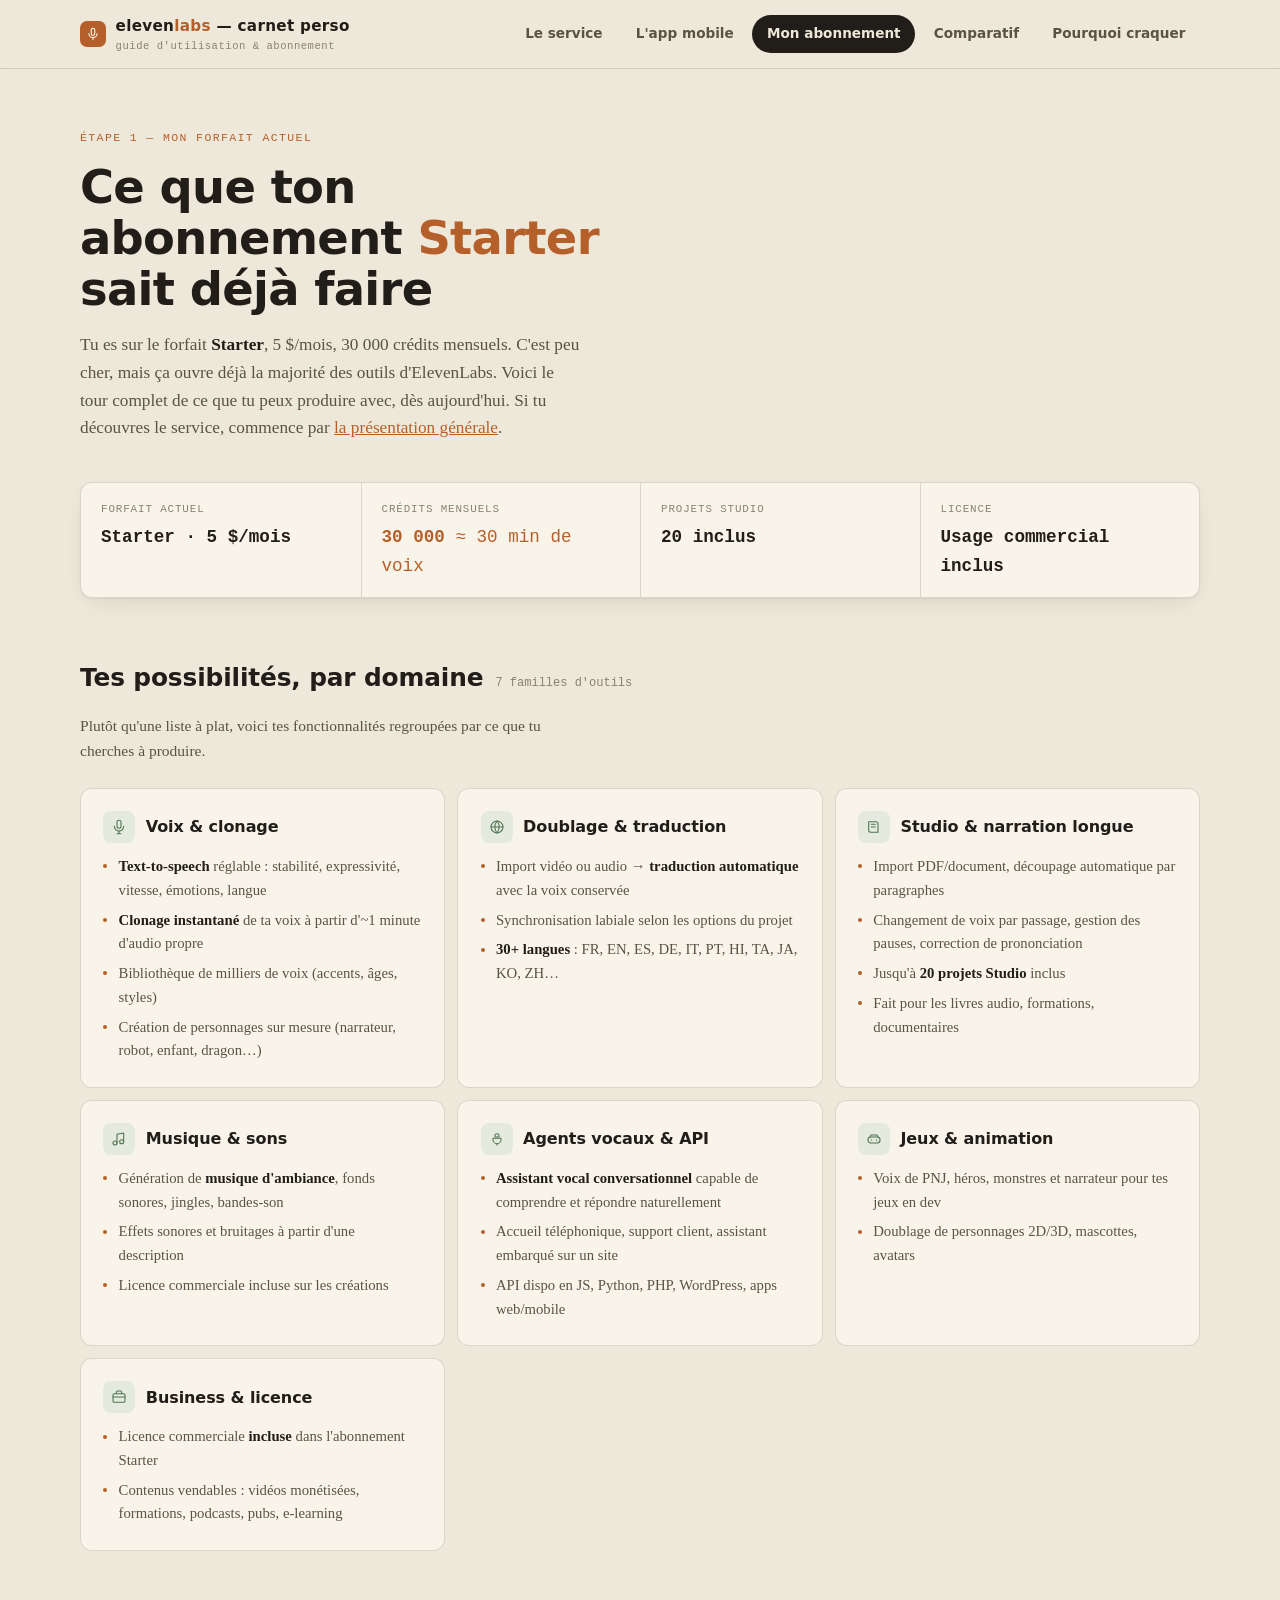
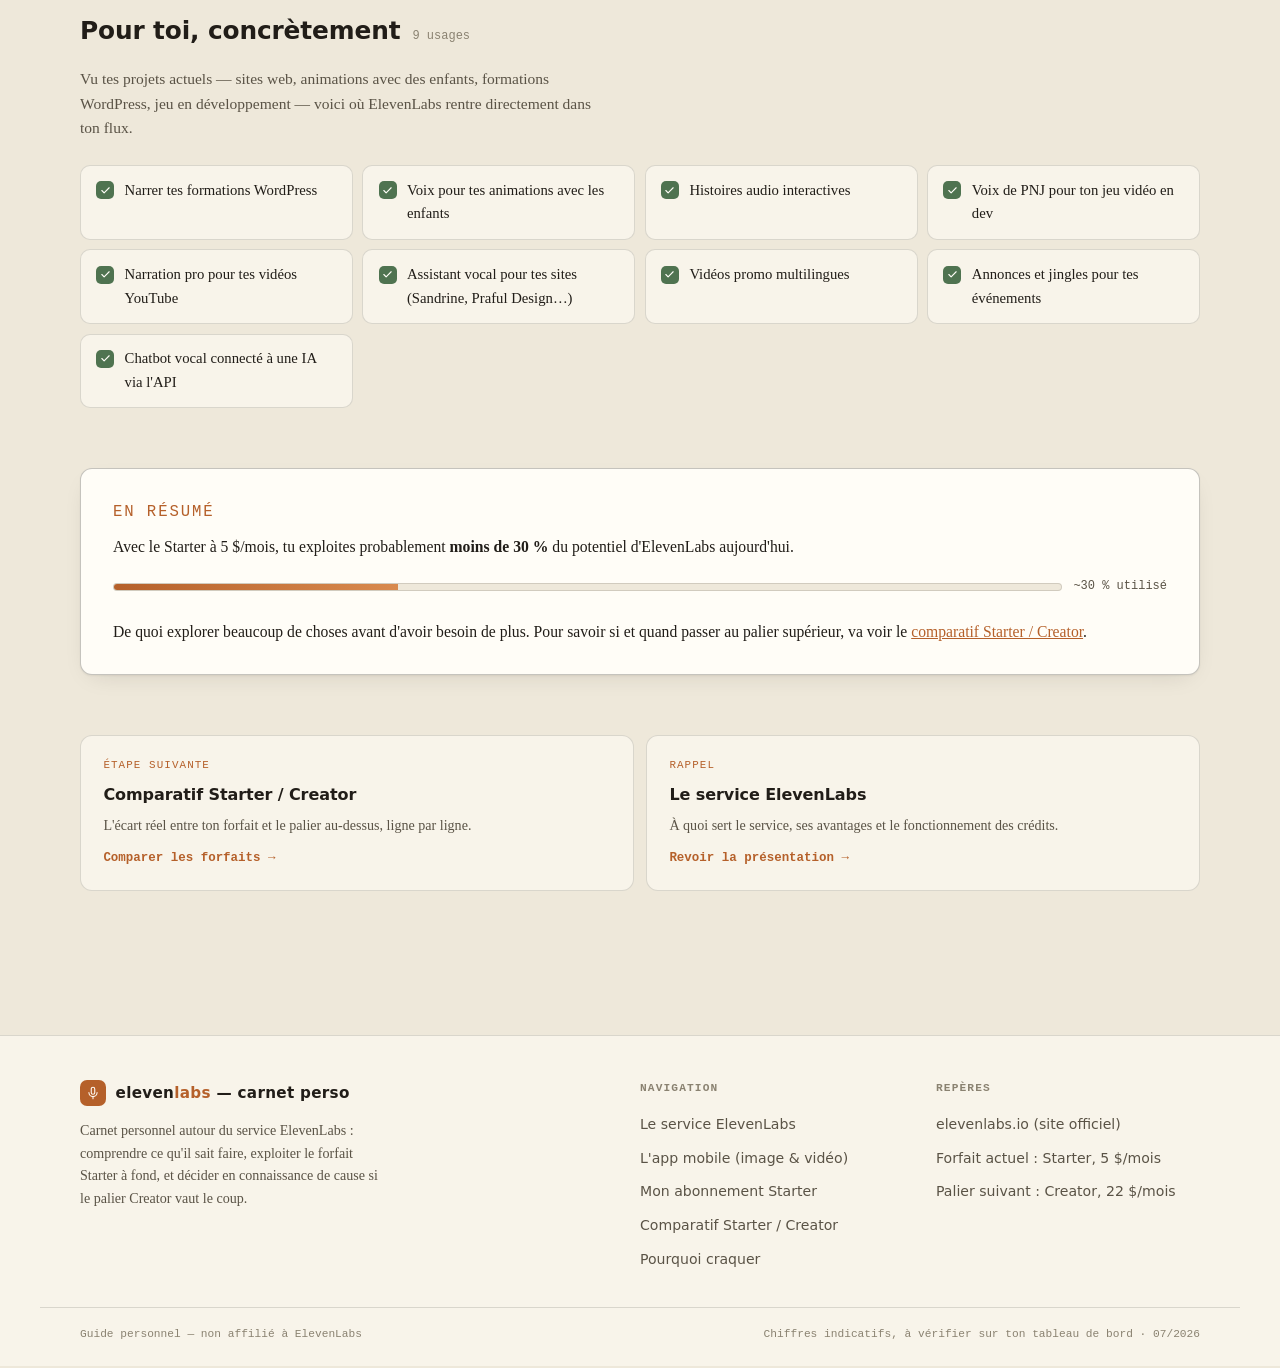
==== commit 69c58791: "Ajout d'une page dédiée à l'app mobile (génération d'image et de vidéo) - Nouvelle page app.html : l" ====
--- a/abonnement.html
+++ b/abonnement.html
@@ -17,6 +17,7 @@
     </a>
     <nav class="site-nav" aria-label="Navigation principale">
       <a href="index.html">Le service</a>
+      <a href="app.html">L'app mobile</a>
       <a href="abonnement.html" aria-current="page">Mon abonnement</a>
       <a href="comparatif.html">Comparatif</a>
       <a href="craquer.html">Pourquoi craquer</a>
@@ -209,6 +210,7 @@
       <h4>Navigation</h4>
       <ul>
         <li><a href="index.html">Le service ElevenLabs</a></li>
+        <li><a href="app.html">L'app mobile (image &amp; vidéo)</a></li>
         <li><a href="abonnement.html">Mon abonnement Starter</a></li>
         <li><a href="comparatif.html">Comparatif Starter / Creator</a></li>
         <li><a href="craquer.html">Pourquoi craquer</a></li>
--- a/styles.css
+++ b/styles.css
@@ -375,6 +375,24 @@
 }
 .card li b { color: var(--ink); font-weight: 600; }
 
+/* ---------- Badge ---------- */
+
+.badge-new {
+  display: inline-block;
+  font-family: var(--font-mono);
+  font-size: 0.62rem;
+  font-weight: 700;
+  text-transform: uppercase;
+  letter-spacing: 0.08em;
+  color: var(--surface-raised);
+  background: var(--copper);
+  border-radius: 100px;
+  padding: 0.18rem 0.55rem;
+  margin-left: 0.5rem;
+  vertical-align: middle;
+  white-space: nowrap;
+}
+
 /* ---------- Checklist ---------- */
 
 .checklist {
